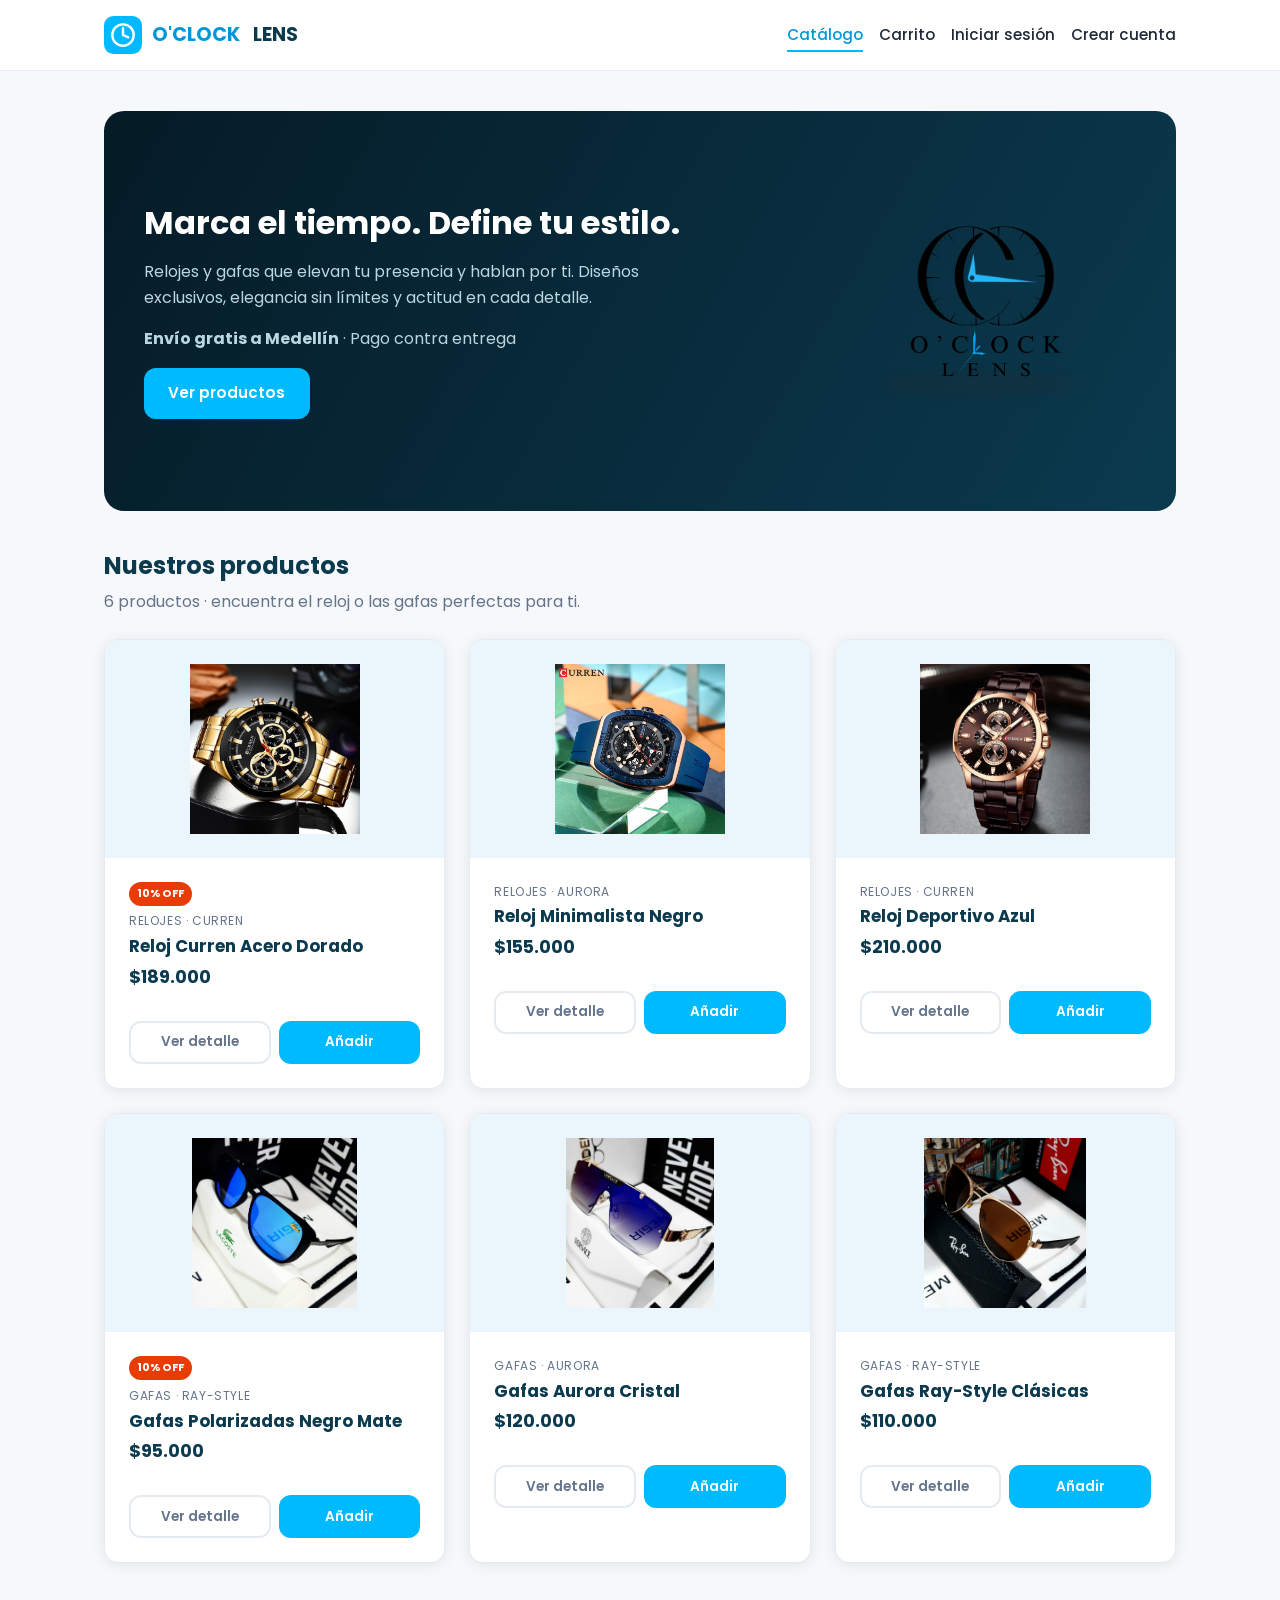
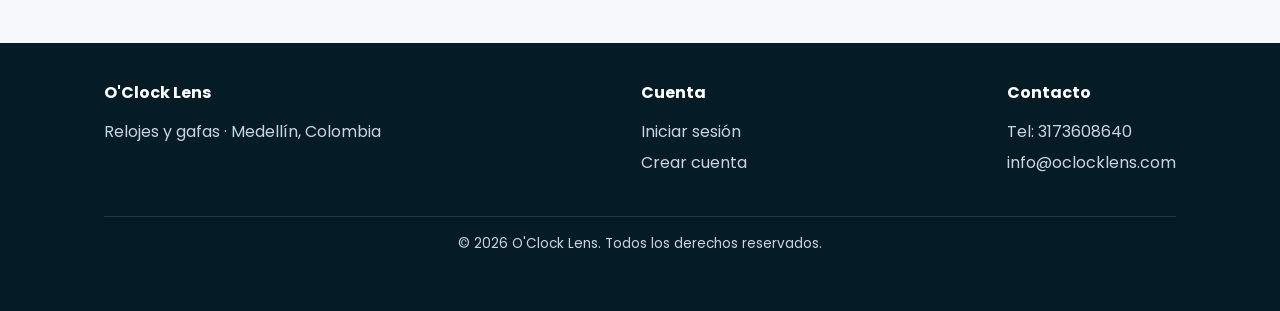
==== index.html @ d01237d3 "Despliegue" ====
<!DOCTYPE html>
<html lang="es">
<head>
  <meta charset="UTF-8">
  <meta name="viewport" content="width=device-width, initial-scale=1.0">
  <title>O'Clock Lens | Catálogo de relojes y gafas</title>
  <meta name="description" content="Tienda de relojes y gafas en Medellín. Explora nuestro catálogo con envío gratis y pago contra entrega.">
  <link rel="icon" type="image/svg+xml" href="img/logo.svg">
  <link rel="stylesheet" href="css/styles.css">
</head>
<body>

  <!-- Encabezado y navegación principal -->
  <header class="encabezado">
    <div class="contenedor encabezado__interno">
      <a class="marca" href="index.html">
        <img src="img/logo.svg" alt="Logotipo de O'Clock Lens">
        <span>O'CLOCK</span>&nbsp;LENS
      </a>
      <nav aria-label="Navegación principal">
        <ul class="menu">
          <li><a class="activo" href="index.html">Catálogo</a></li>
          <li><a href="carrito.html">Carrito</a></li>
          <li><a href="login.html">Iniciar sesión</a></li>
          <li><a href="registro.html">Crear cuenta</a></li>
        </ul>
      </nav>
    </div>
  </header>

  <main class="principal">
    <div class="contenedor">

      <!-- Sección hero / presentación -->
      <section class="seccion hero" aria-labelledby="titulo-hero">
        <div class="hero__texto">
          <h1 id="titulo-hero">Marca el tiempo. Define tu estilo.</h1>
          <p>
            Relojes y gafas que elevan tu presencia y hablan por ti. Diseños
            exclusivos, elegancia sin límites y actitud en cada detalle.
          </p>
          <p><strong>Envío gratis a Medellín</strong> · Pago contra entrega</p>
          <a class="boton boton--primario" href="#catalogo">Ver productos</a>
        </div>
        <div class="hero__media">
          <img src="img/logo.png" alt="Reloj clásico y gafas de sol destacados">
        </div>
      </section>

      <!-- Sección catálogo de productos -->
      <section class="seccion" id="catalogo" aria-labelledby="titulo-catalogo">
        <h2 class="seccion__titulo" id="titulo-catalogo">Nuestros productos</h2>
        <p class="seccion__descripcion">
          6 productos · encuentra el reloj o las gafas perfectas para ti.
        </p>

        <div class="rejilla-productos">

          <!-- Producto 1 -->
          <article class="tarjeta">
            <div class="tarjeta__imagen">
              <img src="img/r-2.jpg" alt="Reloj Curren de acero dorado">
            </div>
            <div class="tarjeta__cuerpo">
              <span class="etiqueta-oferta">10% OFF</span>
              <span class="tarjeta__categoria">Relojes · Curren</span>
              <h3 class="tarjeta__nombre">Reloj Curren Acero Dorado</h3>
              <p class="tarjeta__precio">$189.000</p>
              <div class="tarjeta__acciones">
                <a class="boton boton--borde" href="producto.html">Ver detalle</a>
                <a class="boton boton--primario" href="carrito.html">Añadir</a>
              </div>
            </div>
          </article>

          <!-- Producto 2 -->
          <article class="tarjeta">
            <div class="tarjeta__imagen">
              <img src="img/r-1.jpg" alt="Reloj minimalista de esfera blanca y correa negra">
            </div>
            <div class="tarjeta__cuerpo">
              <span class="tarjeta__categoria">Relojes · Aurora</span>
              <h3 class="tarjeta__nombre">Reloj Minimalista Negro</h3>
              <p class="tarjeta__precio">$155.000</p>
              <div class="tarjeta__acciones">
                <a class="boton boton--borde" href="producto.html">Ver detalle</a>
                <a class="boton boton--primario" href="carrito.html">Añadir</a>
              </div>
            </div>
          </article>

          <!-- Producto 3 -->
          <article class="tarjeta">
            <div class="tarjeta__imagen">
              <img src="img/r-3.jpeg" alt="Reloj deportivo con caja azul">
            </div>
            <div class="tarjeta__cuerpo">
              <span class="tarjeta__categoria">Relojes · Curren</span>
              <h3 class="tarjeta__nombre">Reloj Deportivo Azul</h3>
              <p class="tarjeta__precio">$210.000</p>
              <div class="tarjeta__acciones">
                <a class="boton boton--borde" href="producto.html">Ver detalle</a>
                <a class="boton boton--primario" href="carrito.html">Añadir</a>
              </div>
            </div>
          </article>

          <!-- Producto 4 -->
          <article class="tarjeta">
            <div class="tarjeta__imagen">
              <img src="img/g-1.jpg" alt="Gafas polarizadas de montura negra mate">
            </div>
            <div class="tarjeta__cuerpo">
              <span class="etiqueta-oferta">10% OFF</span>
              <span class="tarjeta__categoria">Gafas · Ray-Style</span>
              <h3 class="tarjeta__nombre">Gafas Polarizadas Negro Mate</h3>
              <p class="tarjeta__precio">$95.000</p>
              <div class="tarjeta__acciones">
                <a class="boton boton--borde" href="producto.html">Ver detalle</a>
                <a class="boton boton--primario" href="carrito.html">Añadir</a>
              </div>
            </div>
          </article>

          <!-- Producto 5 -->
          <article class="tarjeta">
            <div class="tarjeta__imagen">
              <img src="img/g-2.jpg" alt="Gafas Aurora con lentes de cristal y montura dorada">
            </div>
            <div class="tarjeta__cuerpo">
              <span class="tarjeta__categoria">Gafas · Aurora</span>
              <h3 class="tarjeta__nombre">Gafas Aurora Cristal</h3>
              <p class="tarjeta__precio">$120.000</p>
              <div class="tarjeta__acciones">
                <a class="boton boton--borde" href="producto.html">Ver detalle</a>
                <a class="boton boton--primario" href="carrito.html">Añadir</a>
              </div>
            </div>
          </article>

          <!-- Producto 6 -->
          <article class="tarjeta">
            <div class="tarjeta__imagen">
              <img src="img/g-3.jpg" alt="Gafas Ray-Style de estilo clásico">
            </div>
            <div class="tarjeta__cuerpo">
              <span class="tarjeta__categoria">Gafas · Ray-Style</span>
              <h3 class="tarjeta__nombre">Gafas Ray-Style Clásicas</h3>
              <p class="tarjeta__precio">$110.000</p>
              <div class="tarjeta__acciones">
                <a class="boton boton--borde" href="producto.html">Ver detalle</a>
                <a class="boton boton--primario" href="carrito.html">Añadir</a>
              </div>
            </div>
          </article>

        </div>
      </section>

    </div>
  </main>

  <!-- Pie de página -->
  <footer class="pie">
    <div class="contenedor">
      <div class="pie__columnas">
        <div>
          <h3>O'Clock Lens</h3>
          <p>Relojes y gafas · Medellín, Colombia</p>
        </div>
        <div>
          <h3>Cuenta</h3>
          <ul>
            <li><a href="login.html">Iniciar sesión</a></li>
            <li><a href="registro.html">Crear cuenta</a></li>
          </ul>
        </div>
        <div>
          <h3>Contacto</h3>
          <ul>
            <li>Tel: 3173608640</li>
            <li>info@oclocklens.com</li>
          </ul>
        </div>
      </div>
      <p class="pie__creditos">&copy; 2026 O'Clock Lens. Todos los derechos reservados.</p>
    </div>
  </footer>

</body>
</html>
---- css/styles.css ----
/* ==========================================================================
   O'Clock Lens - Hoja de estilos principal
   Tienda de relojes y gafas | Medellín
   ========================================================================== */

@import url('https://fonts.googleapis.com/css2?family=Poppins:wght@400;500;600;700&display=swap');

/* -------------------------------------------------------------------------- */
/* 1. Variables: paleta de colores, tipografía y espaciados                   */
/* -------------------------------------------------------------------------- */
:root {
  --color-azul-profundo: #0b3a4f;
  --color-azul-noche: #051b26;
  --color-cian: #00baff;
  --color-cian-oscuro: #0097d9;
  --color-fondo: #f6f8fb;
  --color-superficie: #ffffff;
  --color-borde: #e6ebf1;
  --color-texto: #1f2937;
  --color-texto-suave: #64748b;
  --color-exito: #2e9e5b;
  --color-oferta: #e93c05;

  --fuente-base: 'Poppins', system-ui, -apple-system, 'Segoe UI', Roboto, sans-serif;

  --espacio-xs: 0.5rem;
  --espacio-sm: 1rem;
  --espacio-md: 1.5rem;
  --espacio-lg: 2.5rem;

  --radio: 14px;
  --sombra: 0 2px 14px rgba(15, 23, 42, 0.08);
  --ancho-max: 1120px;
}

/* -------------------------------------------------------------------------- */
/* 2. Reglas base                                                            */
/* -------------------------------------------------------------------------- */
* {
  box-sizing: border-box;
}

html {
  font-size: 100%;
  scroll-behavior: smooth;
}

body {
  margin: 0;
  font-family: var(--fuente-base);
  font-weight: 400;
  line-height: 1.6;
  color: var(--color-texto);
  background-color: var(--color-fondo);
}

h1,
h2,
h3 {
  margin: 0 0 var(--espacio-sm);
  line-height: 1.25;
  color: var(--color-azul-profundo);
}

h1 { font-size: 2rem; }
h2 { font-size: 1.5rem; }
h3 { font-size: 1.15rem; }

p {
  margin: 0 0 var(--espacio-sm);
}

a {
  color: var(--color-cian-oscuro);
  text-decoration: none;
}

a:hover,
a:focus {
  text-decoration: underline;
}

img {
  max-width: 100%;
  display: block;
}

ul {
  margin: 0 0 var(--espacio-sm);
  padding-left: 1.25rem;
}

/* Contenedor centrado reutilizable */
.contenedor {
  width: 100%;
  max-width: var(--ancho-max);
  margin: 0 auto;
  padding: 0 var(--espacio-md);
}

/* -------------------------------------------------------------------------- */
/* 3. Botones                                                                */
/* -------------------------------------------------------------------------- */
.boton {
  display: inline-block;
  font-family: inherit;
  font-size: 0.95rem;
  font-weight: 600;
  text-align: center;
  padding: 0.7rem 1.4rem;
  border: 2px solid transparent;
  border-radius: 12px;
  cursor: pointer;
  transition: background-color 0.15s ease, color 0.15s ease;
}

.boton:hover,
.boton:focus {
  text-decoration: none;
}

.boton--primario {
  background-color: var(--color-cian);
  color: #ffffff;
}

.boton--primario:hover,
.boton--primario:focus {
  background-color: var(--color-cian-oscuro);
}

.boton--secundario {
  background-color: #e7f6fd;
  color: var(--color-cian-oscuro);
}

.boton--secundario:hover,
.boton--secundario:focus {
  background-color: #d5eefa;
}

.boton--borde {
  background-color: transparent;
  border-color: var(--color-borde);
  color: var(--color-texto-suave);
}

.boton--borde:hover,
.boton--borde:focus {
  border-color: var(--color-cian);
  color: var(--color-cian-oscuro);
}

.boton--bloque {
  display: block;
  width: 100%;
}

/* -------------------------------------------------------------------------- */
/* 4. Encabezado y navegación                                                */
/* -------------------------------------------------------------------------- */
.encabezado {
  background-color: var(--color-superficie);
  border-bottom: 1px solid var(--color-borde);
}

.encabezado__interno {
  display: flex;
  align-items: center;
  justify-content: space-between;
  flex-wrap: wrap;
  gap: var(--espacio-sm);
  padding-top: var(--espacio-sm);
  padding-bottom: var(--espacio-sm);
}

.marca {
  display: flex;
  align-items: center;
  gap: 0.6rem;
  font-weight: 700;
  font-size: 1.2rem;
  color: var(--color-azul-profundo);
}

.marca:hover {
  text-decoration: none;
}

.marca img {
  width: 38px;
  height: 38px;
}

.marca span {
  color: var(--color-cian-oscuro);
}

.menu {
  list-style: none;
  display: flex;
  flex-wrap: wrap;
  align-items: center;
  gap: var(--espacio-sm);
  margin: 0;
  padding: 0;
}

.menu a {
  color: var(--color-texto);
  font-weight: 500;
  font-size: 0.95rem;
  padding: 0.3rem 0;
}

.menu a:hover,
.menu a:focus {
  color: var(--color-cian-oscuro);
  text-decoration: none;
}

.menu a.activo {
  color: var(--color-cian-oscuro);
  border-bottom: 2px solid var(--color-cian);
}

/* -------------------------------------------------------------------------- */
/* 5. Contenido principal                                                    */
/* -------------------------------------------------------------------------- */
.principal {
  padding-top: var(--espacio-lg);
  padding-bottom: var(--espacio-lg);
}

.seccion {
  margin-bottom: var(--espacio-lg);
}

.seccion__titulo {
  margin-bottom: var(--espacio-xs);
}

.seccion__descripcion {
  color: var(--color-texto-suave);
  margin-bottom: var(--espacio-md);
}

/* Hero de la portada */
.hero {
  display: flex;
  align-items: center;
  justify-content: space-between;
  flex-wrap: wrap;
  gap: var(--espacio-md);
  background: linear-gradient(120deg, var(--color-azul-noche), var(--color-azul-profundo));
  color: #ffffff;
  border-radius: 20px;
  padding: var(--espacio-lg);
}

.hero h1 {
  color: #ffffff;
}

.hero p {
  color: #b9d7e2;
  max-width: 34rem;
}

.hero__media {
  flex: 1 1 240px;
  max-width: 320px;
}

.hero__texto {
  flex: 1 1 320px;
}

/* -------------------------------------------------------------------------- */
/* 6. Catálogo de productos (Grid)                                           */
/* -------------------------------------------------------------------------- */
.rejilla-productos {
  display: grid;
  grid-template-columns: repeat(auto-fill, minmax(260px, 1fr));
  gap: var(--espacio-md);
}

.tarjeta {
  display: flex;
  flex-direction: column;
  background-color: var(--color-superficie);
  border: 1px solid var(--color-borde);
  border-radius: var(--radio);
  box-shadow: var(--sombra);
  overflow: hidden;
}

.tarjeta__imagen {
  background-color: #eaf6fc;
  padding: var(--espacio-md);
}

.tarjeta__imagen img {
  margin: 0 auto;
  max-height: 170px;
}

.tarjeta__cuerpo {
  display: flex;
  flex-direction: column;
  gap: 0.35rem;
  padding: var(--espacio-md);
}

.tarjeta__categoria {
  font-size: 0.75rem;
  text-transform: uppercase;
  letter-spacing: 0.05em;
  color: var(--color-texto-suave);
}

.tarjeta__nombre {
  font-size: 1.05rem;
  margin: 0;
}

.tarjeta__precio {
  font-weight: 700;
  font-size: 1.1rem;
  color: var(--color-azul-profundo);
}

.tarjeta__acciones {
  display: flex;
  gap: var(--espacio-xs);
  margin-top: var(--espacio-xs);
}

.tarjeta__acciones .boton {
  flex: 1;
  padding: 0.55rem 0.8rem;
  font-size: 0.85rem;
}

.etiqueta-oferta {
  align-self: flex-start;
  background-color: var(--color-oferta);
  color: #ffffff;
  font-size: 0.7rem;
  font-weight: 700;
  padding: 0.2rem 0.5rem;
  border-radius: 999px;
}

/* -------------------------------------------------------------------------- */
/* 7. Detalle de producto                                                    */
/* -------------------------------------------------------------------------- */
.detalle {
  display: grid;
  grid-template-columns: 1fr 1fr;
  gap: var(--espacio-lg);
  align-items: start;
}

.detalle__imagen {
  background-color: #eaf6fc;
  border-radius: var(--radio);
  padding: var(--espacio-lg);
}

.detalle__precio {
  font-size: 1.6rem;
  font-weight: 700;
  color: var(--color-azul-profundo);
  margin-bottom: var(--espacio-sm);
}

.detalle__ficha {
  list-style: disc;
  color: var(--color-texto-suave);
}

.detalle__acciones {
  display: flex;
  flex-wrap: wrap;
  gap: var(--espacio-sm);
  margin-top: var(--espacio-md);
}

.miniaturas {
  display: flex;
  gap: var(--espacio-xs);
  margin-top: var(--espacio-sm);
  list-style: none;
  padding: 0;
}

.miniaturas li {
  flex: 1;
  background-color: #eaf6fc;
  border-radius: 10px;
  padding: var(--espacio-xs);
}

/* -------------------------------------------------------------------------- */
/* 8. Formularios (login y registro)                                         */
/* -------------------------------------------------------------------------- */
.tarjeta-formulario {
  max-width: 26rem;
  margin: 0 auto;
  background-color: var(--color-superficie);
  border: 1px solid var(--color-borde);
  border-radius: var(--radio);
  box-shadow: var(--sombra);
  padding: var(--espacio-lg);
}

.campo {
  margin-bottom: var(--espacio-md);
}

.campo label {
  display: block;
  font-size: 0.85rem;
  font-weight: 600;
  color: var(--color-texto-suave);
  margin-bottom: 0.35rem;
}

.campo input {
  width: 100%;
  font-family: inherit;
  font-size: 0.95rem;
  padding: 0.65rem 0.8rem;
  border: 1.5px solid var(--color-borde);
  border-radius: 10px;
  background-color: var(--color-superficie);
  color: var(--color-texto);
}

.campo input:focus {
  outline: none;
  border-color: var(--color-cian);
}

.formulario__pie {
  margin-top: var(--espacio-md);
  font-size: 0.9rem;
  color: var(--color-texto-suave);
  text-align: center;
}

/* -------------------------------------------------------------------------- */
/* 9. Carrito de compra                                                      */
/* -------------------------------------------------------------------------- */
.carrito {
  display: grid;
  grid-template-columns: 2fr 1fr;
  gap: var(--espacio-lg);
  align-items: start;
}

.lista-carrito {
  list-style: none;
  margin: 0;
  padding: 0;
  display: flex;
  flex-direction: column;
  gap: var(--espacio-sm);
}

.item-carrito {
  display: flex;
  align-items: center;
  gap: var(--espacio-sm);
  background-color: var(--color-superficie);
  border: 1px solid var(--color-borde);
  border-radius: var(--radio);
  padding: var(--espacio-sm);
}

.item-carrito__imagen {
  width: 80px;
  flex-shrink: 0;
  background-color: #eaf6fc;
  border-radius: 10px;
  padding: 0.4rem;
}

.item-carrito__info {
  flex: 1;
}

.item-carrito__info h3 {
  margin-bottom: 0.2rem;
}

.item-carrito__precio {
  font-weight: 700;
  color: var(--color-azul-profundo);
}

.resumen {
  background-color: var(--color-superficie);
  border: 1px solid var(--color-borde);
  border-radius: var(--radio);
  box-shadow: var(--sombra);
  padding: var(--espacio-md);
}

.resumen__linea {
  display: flex;
  justify-content: space-between;
  padding: 0.4rem 0;
  color: var(--color-texto-suave);
}

.resumen__linea--total {
  border-top: 1px solid var(--color-borde);
  margin-top: var(--espacio-xs);
  padding-top: var(--espacio-sm);
  font-weight: 700;
  font-size: 1.1rem;
  color: var(--color-texto);
}

/* -------------------------------------------------------------------------- */
/* 10. Pie de página                                                         */
/* -------------------------------------------------------------------------- */
.pie {
  background-color: var(--color-azul-noche);
  color: #cbd5e1;
  padding: var(--espacio-lg) 0;
}

.pie a {
  color: #cbd5e1;
}

.pie__columnas {
  display: flex;
  flex-wrap: wrap;
  justify-content: space-between;
  gap: var(--espacio-md);
}

.pie h3 {
  color: #ffffff;
  font-size: 1rem;
}

.pie ul {
  list-style: none;
  padding: 0;
}

.pie li {
  margin-bottom: 0.35rem;
}

.pie__creditos {
  margin-top: var(--espacio-md);
  padding-top: var(--espacio-sm);
  border-top: 1px solid rgba(255, 255, 255, 0.12);
  font-size: 0.85rem;
  text-align: center;
}

/* -------------------------------------------------------------------------- */
/* 11. Diseño adaptable: media queries sencillas                             */
/* -------------------------------------------------------------------------- */
@media (max-width: 860px) {
  .detalle {
    grid-template-columns: 1fr;
  }

  .carrito {
    grid-template-columns: 1fr;
  }
}

@media (max-width: 640px) {
  h1 { font-size: 1.6rem; }

  .encabezado__interno {
    justify-content: center;
    text-align: center;
  }

  .menu {
    justify-content: center;
  }

  .hero {
    padding: var(--espacio-md);
  }

  .item-carrito {
    flex-direction: column;
    text-align: center;
  }
}
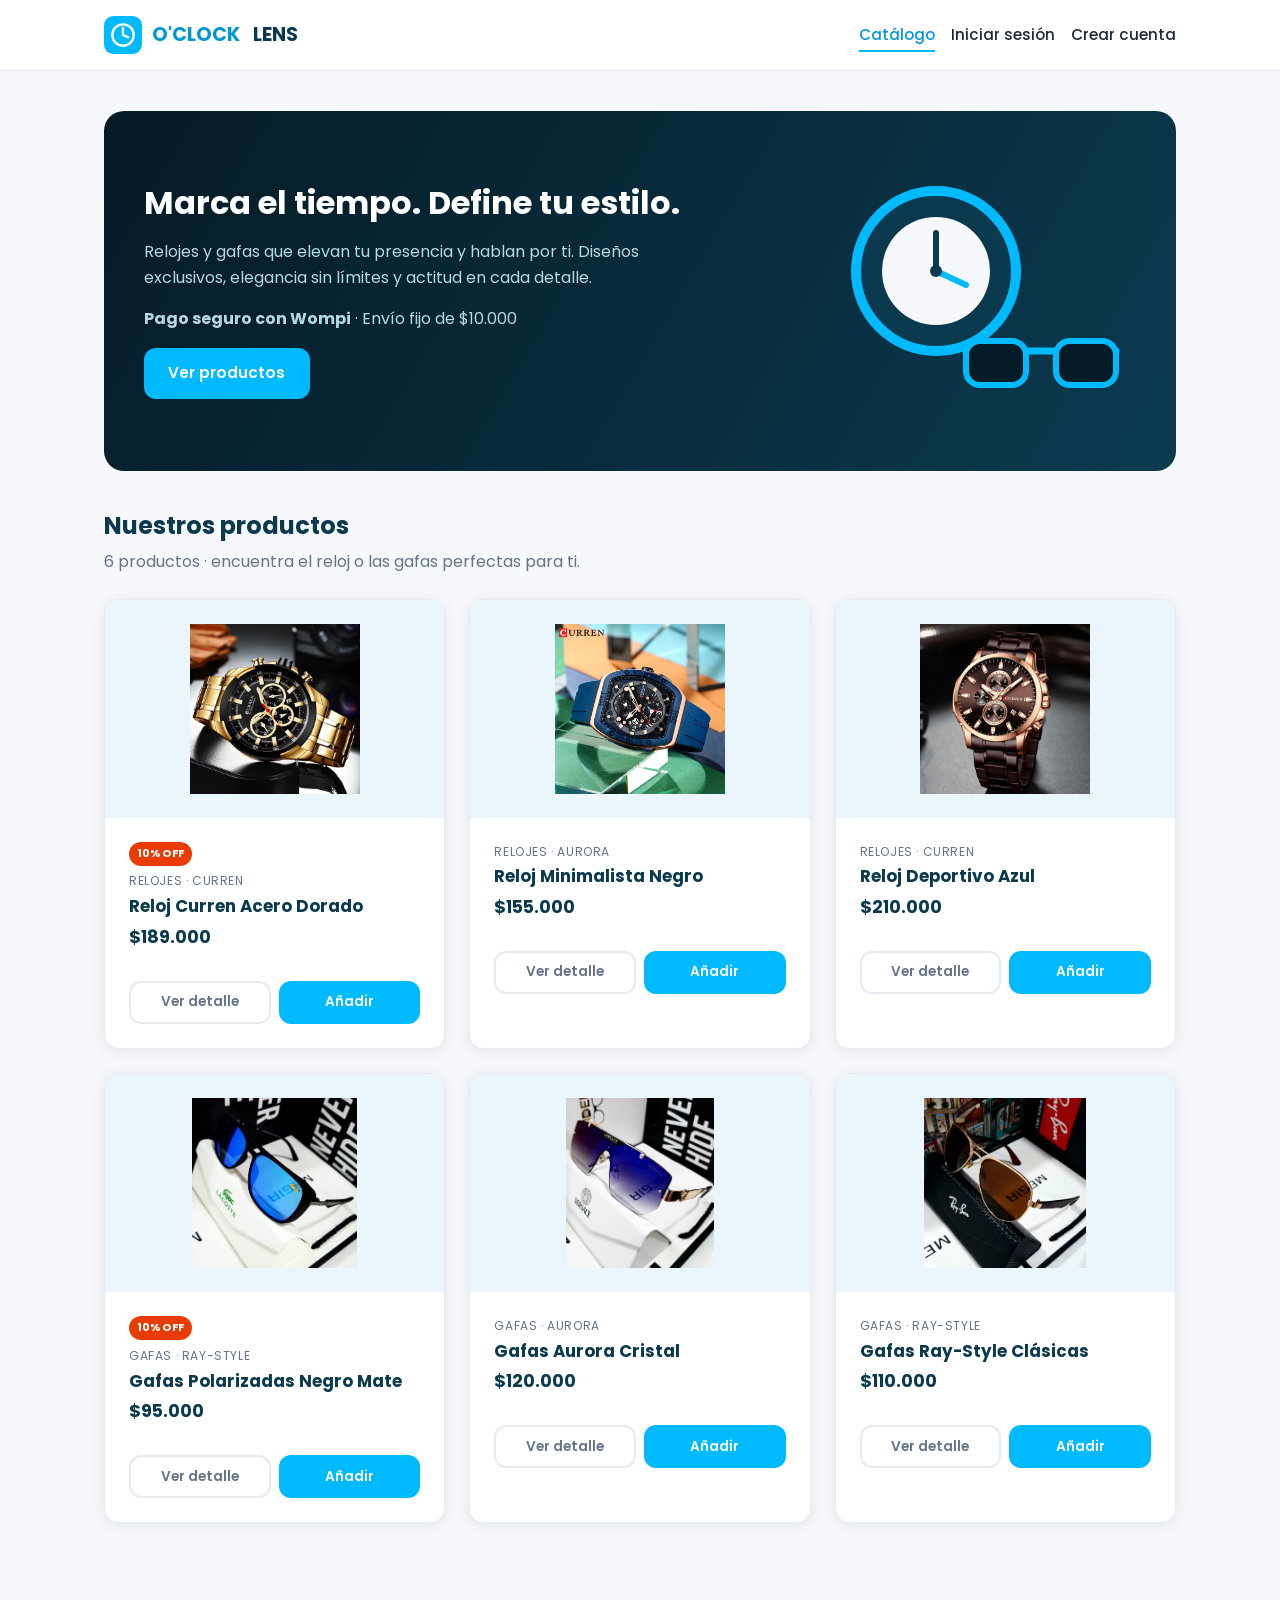
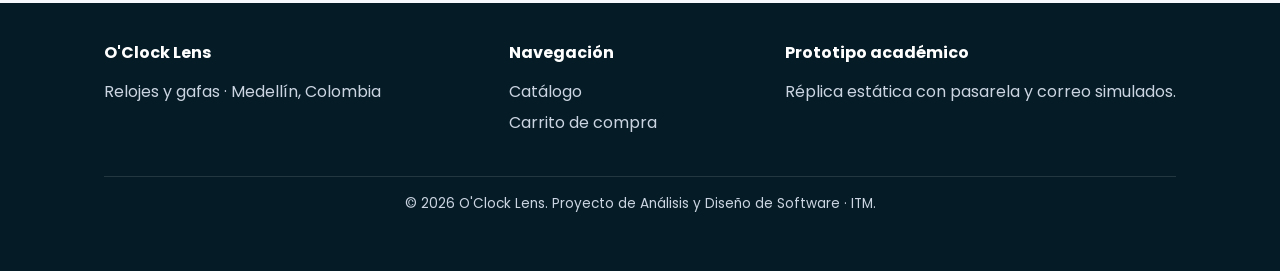
==== commit 9f2f90a9: "entregable 2" ====
--- a/index.html
+++ b/index.html
@@ -4,34 +4,17 @@
   <meta charset="UTF-8">
   <meta name="viewport" content="width=device-width, initial-scale=1.0">
   <title>O'Clock Lens | Catálogo de relojes y gafas</title>
-  <meta name="description" content="Tienda de relojes y gafas en Medellín. Explora nuestro catálogo con envío gratis y pago contra entrega.">
+  <meta name="description" content="Tienda de relojes y gafas en Medellín. Explora nuestro catálogo y paga de forma segura.">
   <link rel="icon" type="image/svg+xml" href="img/logo.svg">
   <link rel="stylesheet" href="css/styles.css">
 </head>
 <body>
 
-  <!-- Encabezado y navegación principal -->
-  <header class="encabezado">
-    <div class="contenedor encabezado__interno">
-      <a class="marca" href="index.html">
-        <img src="img/logo.svg" alt="Logotipo de O'Clock Lens">
-        <span>O'CLOCK</span>&nbsp;LENS
-      </a>
-      <nav aria-label="Navegación principal">
-        <ul class="menu">
-          <li><a class="activo" href="index.html">Catálogo</a></li>
-          <li><a href="carrito.html">Carrito</a></li>
-          <li><a href="login.html">Iniciar sesión</a></li>
-          <li><a href="registro.html">Crear cuenta</a></li>
-        </ul>
-      </nav>
-    </div>
-  </header>
+  <header class="encabezado" id="encabezado"></header>
 
   <main class="principal">
     <div class="contenedor">
 
-      <!-- Sección hero / presentación -->
       <section class="seccion hero" aria-labelledby="titulo-hero">
         <div class="hero__texto">
           <h1 id="titulo-hero">Marca el tiempo. Define tu estilo.</h1>
@@ -39,153 +22,27 @@
             Relojes y gafas que elevan tu presencia y hablan por ti. Diseños
             exclusivos, elegancia sin límites y actitud en cada detalle.
           </p>
-          <p><strong>Envío gratis a Medellín</strong> · Pago contra entrega</p>
+          <p><strong>Pago seguro con Wompi</strong> · Envío fijo de $10.000</p>
           <a class="boton boton--primario" href="#catalogo">Ver productos</a>
         </div>
         <div class="hero__media">
-          <img src="img/logo.png" alt="Reloj clásico y gafas de sol destacados">
+          <img src="img/hero.svg" alt="Reloj y gafas destacados">
         </div>
       </section>
 
-      <!-- Sección catálogo de productos -->
       <section class="seccion" id="catalogo" aria-labelledby="titulo-catalogo">
         <h2 class="seccion__titulo" id="titulo-catalogo">Nuestros productos</h2>
-        <p class="seccion__descripcion">
-          6 productos · encuentra el reloj o las gafas perfectas para ti.
-        </p>
-
-        <div class="rejilla-productos">
-
-          <!-- Producto 1 -->
-          <article class="tarjeta">
-            <div class="tarjeta__imagen">
-              <img src="img/r-2.jpg" alt="Reloj Curren de acero dorado">
-            </div>
-            <div class="tarjeta__cuerpo">
-              <span class="etiqueta-oferta">10% OFF</span>
-              <span class="tarjeta__categoria">Relojes · Curren</span>
-              <h3 class="tarjeta__nombre">Reloj Curren Acero Dorado</h3>
-              <p class="tarjeta__precio">$189.000</p>
-              <div class="tarjeta__acciones">
-                <a class="boton boton--borde" href="producto.html">Ver detalle</a>
-                <a class="boton boton--primario" href="carrito.html">Añadir</a>
-              </div>
-            </div>
-          </article>
-
-          <!-- Producto 2 -->
-          <article class="tarjeta">
-            <div class="tarjeta__imagen">
-              <img src="img/r-1.jpg" alt="Reloj minimalista de esfera blanca y correa negra">
-            </div>
-            <div class="tarjeta__cuerpo">
-              <span class="tarjeta__categoria">Relojes · Aurora</span>
-              <h3 class="tarjeta__nombre">Reloj Minimalista Negro</h3>
-              <p class="tarjeta__precio">$155.000</p>
-              <div class="tarjeta__acciones">
-                <a class="boton boton--borde" href="producto.html">Ver detalle</a>
-                <a class="boton boton--primario" href="carrito.html">Añadir</a>
-              </div>
-            </div>
-          </article>
-
-          <!-- Producto 3 -->
-          <article class="tarjeta">
-            <div class="tarjeta__imagen">
-              <img src="img/r-3.jpeg" alt="Reloj deportivo con caja azul">
-            </div>
-            <div class="tarjeta__cuerpo">
-              <span class="tarjeta__categoria">Relojes · Curren</span>
-              <h3 class="tarjeta__nombre">Reloj Deportivo Azul</h3>
-              <p class="tarjeta__precio">$210.000</p>
-              <div class="tarjeta__acciones">
-                <a class="boton boton--borde" href="producto.html">Ver detalle</a>
-                <a class="boton boton--primario" href="carrito.html">Añadir</a>
-              </div>
-            </div>
-          </article>
-
-          <!-- Producto 4 -->
-          <article class="tarjeta">
-            <div class="tarjeta__imagen">
-              <img src="img/g-1.jpg" alt="Gafas polarizadas de montura negra mate">
-            </div>
-            <div class="tarjeta__cuerpo">
-              <span class="etiqueta-oferta">10% OFF</span>
-              <span class="tarjeta__categoria">Gafas · Ray-Style</span>
-              <h3 class="tarjeta__nombre">Gafas Polarizadas Negro Mate</h3>
-              <p class="tarjeta__precio">$95.000</p>
-              <div class="tarjeta__acciones">
-                <a class="boton boton--borde" href="producto.html">Ver detalle</a>
-                <a class="boton boton--primario" href="carrito.html">Añadir</a>
-              </div>
-            </div>
-          </article>
-
-          <!-- Producto 5 -->
-          <article class="tarjeta">
-            <div class="tarjeta__imagen">
-              <img src="img/g-2.jpg" alt="Gafas Aurora con lentes de cristal y montura dorada">
-            </div>
-            <div class="tarjeta__cuerpo">
-              <span class="tarjeta__categoria">Gafas · Aurora</span>
-              <h3 class="tarjeta__nombre">Gafas Aurora Cristal</h3>
-              <p class="tarjeta__precio">$120.000</p>
-              <div class="tarjeta__acciones">
-                <a class="boton boton--borde" href="producto.html">Ver detalle</a>
-                <a class="boton boton--primario" href="carrito.html">Añadir</a>
-              </div>
-            </div>
-          </article>
-
-          <!-- Producto 6 -->
-          <article class="tarjeta">
-            <div class="tarjeta__imagen">
-              <img src="img/g-3.jpg" alt="Gafas Ray-Style de estilo clásico">
-            </div>
-            <div class="tarjeta__cuerpo">
-              <span class="tarjeta__categoria">Gafas · Ray-Style</span>
-              <h3 class="tarjeta__nombre">Gafas Ray-Style Clásicas</h3>
-              <p class="tarjeta__precio">$110.000</p>
-              <div class="tarjeta__acciones">
-                <a class="boton boton--borde" href="producto.html">Ver detalle</a>
-                <a class="boton boton--primario" href="carrito.html">Añadir</a>
-              </div>
-            </div>
-          </article>
-
-        </div>
+        <p class="seccion__descripcion" id="conteo"></p>
+        <div id="avisos"></div>
+        <div class="rejilla-productos" id="rejilla"></div>
       </section>
 
     </div>
   </main>
 
-  <!-- Pie de página -->
-  <footer class="pie">
-    <div class="contenedor">
-      <div class="pie__columnas">
-        <div>
-          <h3>O'Clock Lens</h3>
-          <p>Relojes y gafas · Medellín, Colombia</p>
-        </div>
-        <div>
-          <h3>Cuenta</h3>
-          <ul>
-            <li><a href="login.html">Iniciar sesión</a></li>
-            <li><a href="registro.html">Crear cuenta</a></li>
-          </ul>
-        </div>
-        <div>
-          <h3>Contacto</h3>
-          <ul>
-            <li>Tel: 3173608640</li>
-            <li>info@oclocklens.com</li>
-          </ul>
-        </div>
-      </div>
-      <p class="pie__creditos">&copy; 2026 O'Clock Lens. Todos los derechos reservados.</p>
-    </div>
-  </footer>
+  <footer class="pie" id="pie"></footer>
 
+  <script src="js/cargar.js"></script>
+  <script src="js/paginas/catalogo.js"></script>
 </body>
 </html>
--- a/css/styles.css
+++ b/css/styles.css
@@ -380,6 +380,64 @@
   color: var(--color-texto-suave);
 }
 
+.cantidad {
+  margin-top: var(--espacio-md);
+}
+
+.cantidad label {
+  display: block;
+  font-weight: 600;
+  margin-bottom: var(--espacio-xs);
+}
+
+.cantidad__control {
+  display: inline-flex;
+  align-items: center;
+  border: 1px solid var(--color-borde);
+  border-radius: 10px;
+  background-color: var(--color-superficie);
+  overflow: hidden;
+}
+
+.cantidad__boton {
+  width: 42px;
+  height: 42px;
+  border: none;
+  background: none;
+  font-size: 1.25rem;
+  color: var(--color-azul-profundo);
+  cursor: pointer;
+}
+
+.cantidad__boton:hover:not(:disabled) {
+  background-color: #eaf6fc;
+  color: var(--color-cian-oscuro);
+}
+
+.cantidad__boton:disabled {
+  color: var(--color-borde);
+  cursor: not-allowed;
+}
+
+.cantidad__control input {
+  width: 52px;
+  height: 42px;
+  border: none;
+  border-left: 1px solid var(--color-borde);
+  border-right: 1px solid var(--color-borde);
+  text-align: center;
+  font: inherit;
+  font-weight: 600;
+  color: var(--color-texto);
+  -moz-appearance: textfield;
+}
+
+.cantidad__control input::-webkit-outer-spin-button,
+.cantidad__control input::-webkit-inner-spin-button {
+  -webkit-appearance: none;
+  margin: 0;
+}
+
 .detalle__acciones {
   display: flex;
   flex-wrap: wrap;
@@ -600,3 +658,260 @@
     text-align: center;
   }
 }
+
+/* -------------------------------------------------------------------------- */
+/* 12. Avisos, tablas, estados y formularios del prototipo funcional          */
+/* -------------------------------------------------------------------------- */
+.menu__usuario {
+  font-size: 0.85rem;
+  color: var(--color-texto-suave);
+}
+
+.aviso {
+  padding: 0.75rem 1rem;
+  border-radius: 10px;
+  margin-bottom: var(--espacio-md);
+  border: 1px solid transparent;
+}
+
+.aviso--info { background-color: #e7f6fd; border-color: #bfe6f7; color: var(--color-azul-profundo); }
+.aviso--exito { background-color: #e8f6ee; border-color: #bfe3cd; color: #1d6b3f; }
+.aviso--error { background-color: #fdecec; border-color: #f5c2c2; color: #a12a2a; }
+
+.campo select,
+.campo textarea {
+  width: 100%;
+  font-family: inherit;
+  font-size: 0.95rem;
+  padding: 0.65rem 0.8rem;
+  border: 1.5px solid var(--color-borde);
+  border-radius: 10px;
+  background-color: var(--color-superficie);
+  color: var(--color-texto);
+}
+
+.campo select:focus,
+.campo textarea:focus {
+  outline: none;
+  border-color: var(--color-cian);
+}
+
+.formulario-ancho {
+  max-width: 44rem;
+}
+
+.rejilla-campos {
+  display: grid;
+  grid-template-columns: 1fr 1fr;
+  gap: 0 var(--espacio-md);
+}
+
+.contenedor-tabla {
+  overflow-x: auto;
+  background-color: var(--color-superficie);
+  border: 1px solid var(--color-borde);
+  border-radius: var(--radio);
+  box-shadow: var(--sombra);
+}
+
+.tabla {
+  width: 100%;
+  border-collapse: collapse;
+  font-size: 0.9rem;
+}
+
+.tabla th,
+.tabla td {
+  text-align: left;
+  padding: 0.7rem 0.9rem;
+  border-bottom: 1px solid var(--color-borde);
+  vertical-align: middle;
+}
+
+.tabla th {
+  background-color: #f1f6fa;
+  color: var(--color-azul-profundo);
+  font-size: 0.8rem;
+  text-transform: uppercase;
+  letter-spacing: 0.04em;
+}
+
+.tabla img {
+  width: 48px;
+  height: 48px;
+  object-fit: cover;
+  border-radius: 8px;
+}
+
+.insignia {
+  display: inline-block;
+  padding: 0.15rem 0.6rem;
+  border-radius: 999px;
+  font-size: 0.75rem;
+  font-weight: 600;
+  background-color: #eef2f6;
+  color: var(--color-texto-suave);
+}
+
+.insignia--Exitoso, .insignia--disponible { background-color: #e8f6ee; color: #1d6b3f; }
+.insignia--rechazado, .insignia--agotado { background-color: #fdecec; color: #a12a2a; }
+.insignia--Enviado { background-color: #e7f6fd; color: var(--color-cian-oscuro); }
+.insignia--Entregado { background-color: #ece8fb; color: #5b3fc4; }
+.insignia--Pendiente { background-color: #fff4dc; color: #8a5a00; }
+
+.acciones-fila {
+  display: flex;
+  flex-wrap: wrap;
+  gap: 0.4rem;
+}
+
+.boton--pequeno {
+  padding: 0.35rem 0.8rem;
+  font-size: 0.8rem;
+}
+
+.cupon {
+  display: flex;
+  gap: var(--espacio-xs);
+  margin: var(--espacio-sm) 0;
+}
+
+.cupon input {
+  flex: 1;
+  min-width: 0;
+  font-family: inherit;
+  padding: 0.55rem 0.7rem;
+  border: 1.5px solid var(--color-borde);
+  border-radius: 10px;
+}
+
+.comentario {
+  background-color: var(--color-superficie);
+  border: 1px solid var(--color-borde);
+  border-radius: 10px;
+  padding: 0.7rem 1rem;
+  margin-bottom: var(--espacio-xs);
+}
+
+.comentario small {
+  color: var(--color-texto-suave);
+}
+
+.pasarela {
+  max-width: 26rem;
+  border-top: 4px solid #5b3fc4;
+}
+
+.pasarela__sello {
+  font-size: 0.75rem;
+  color: var(--color-texto-suave);
+  text-align: center;
+  margin-top: var(--espacio-sm);
+}
+
+.pista {
+  font-size: 0.8rem;
+  color: var(--color-texto-suave);
+}
+
+@media (max-width: 640px) {
+  .rejilla-campos {
+    grid-template-columns: 1fr;
+  }
+}
+
+/* -------------------------------------------------------------------------- */
+/* 13. Panel lateral de datos de prueba (prototipo académico)                 */
+/* -------------------------------------------------------------------------- */
+.panel-pruebas {
+  position: fixed;
+  top: 110px;
+  right: 0;
+  z-index: 50;
+  display: flex;
+  align-items: flex-start;
+  transition: transform 0.2s ease;
+}
+
+.panel-pruebas--cerrado {
+  transform: translateX(calc(100% - 34px));
+}
+
+.panel-pruebas__pestana {
+  writing-mode: vertical-rl;
+  transform: rotate(180deg);
+  width: 34px;
+  padding: 0.9rem 0;
+  font-family: inherit;
+  font-size: 0.8rem;
+  font-weight: 600;
+  color: #ffffff;
+  background-color: var(--color-azul-profundo);
+  border: none;
+  border-radius: 0 10px 10px 0;
+  cursor: pointer;
+}
+
+.panel-pruebas__cuerpo {
+  width: 270px;
+  max-height: calc(100vh - 130px);
+  overflow-y: auto;
+  background-color: var(--color-superficie);
+  border: 1px solid var(--color-borde);
+  border-right: none;
+  border-radius: var(--radio) 0 0 var(--radio);
+  box-shadow: var(--sombra);
+  padding: var(--espacio-sm);
+  font-size: 0.85rem;
+}
+
+.panel-pruebas__cuerpo h2 {
+  font-size: 1rem;
+  margin-bottom: var(--espacio-xs);
+}
+
+.panel-pruebas__cuerpo h3 {
+  font-size: 0.8rem;
+  text-transform: uppercase;
+  letter-spacing: 0.05em;
+  color: var(--color-texto-suave);
+  margin: var(--espacio-sm) 0 0.25rem;
+}
+
+.panel-pruebas__cuerpo p {
+  margin-bottom: 0.5rem;
+  line-height: 1.45;
+}
+
+.panel-pruebas__cuerpo code {
+  font-size: 0.8rem;
+  background-color: #eef3f7;
+  padding: 0.05rem 0.3rem;
+  border-radius: 4px;
+}
+
+.panel-pruebas__dato {
+  font-family: monospace;
+  font-size: 0.8rem;
+  color: var(--color-cian-oscuro);
+  background-color: #eef3f7;
+  border: none;
+  border-radius: 4px;
+  padding: 0.1rem 0.35rem;
+  cursor: pointer;
+}
+
+.panel-pruebas__dato:hover {
+  background-color: #d5eefa;
+}
+
+@media (max-width: 860px) {
+  .panel-pruebas {
+    top: auto;
+    bottom: 12px;
+  }
+
+  .panel-pruebas__cuerpo {
+    max-height: 60vh;
+  }
+}
